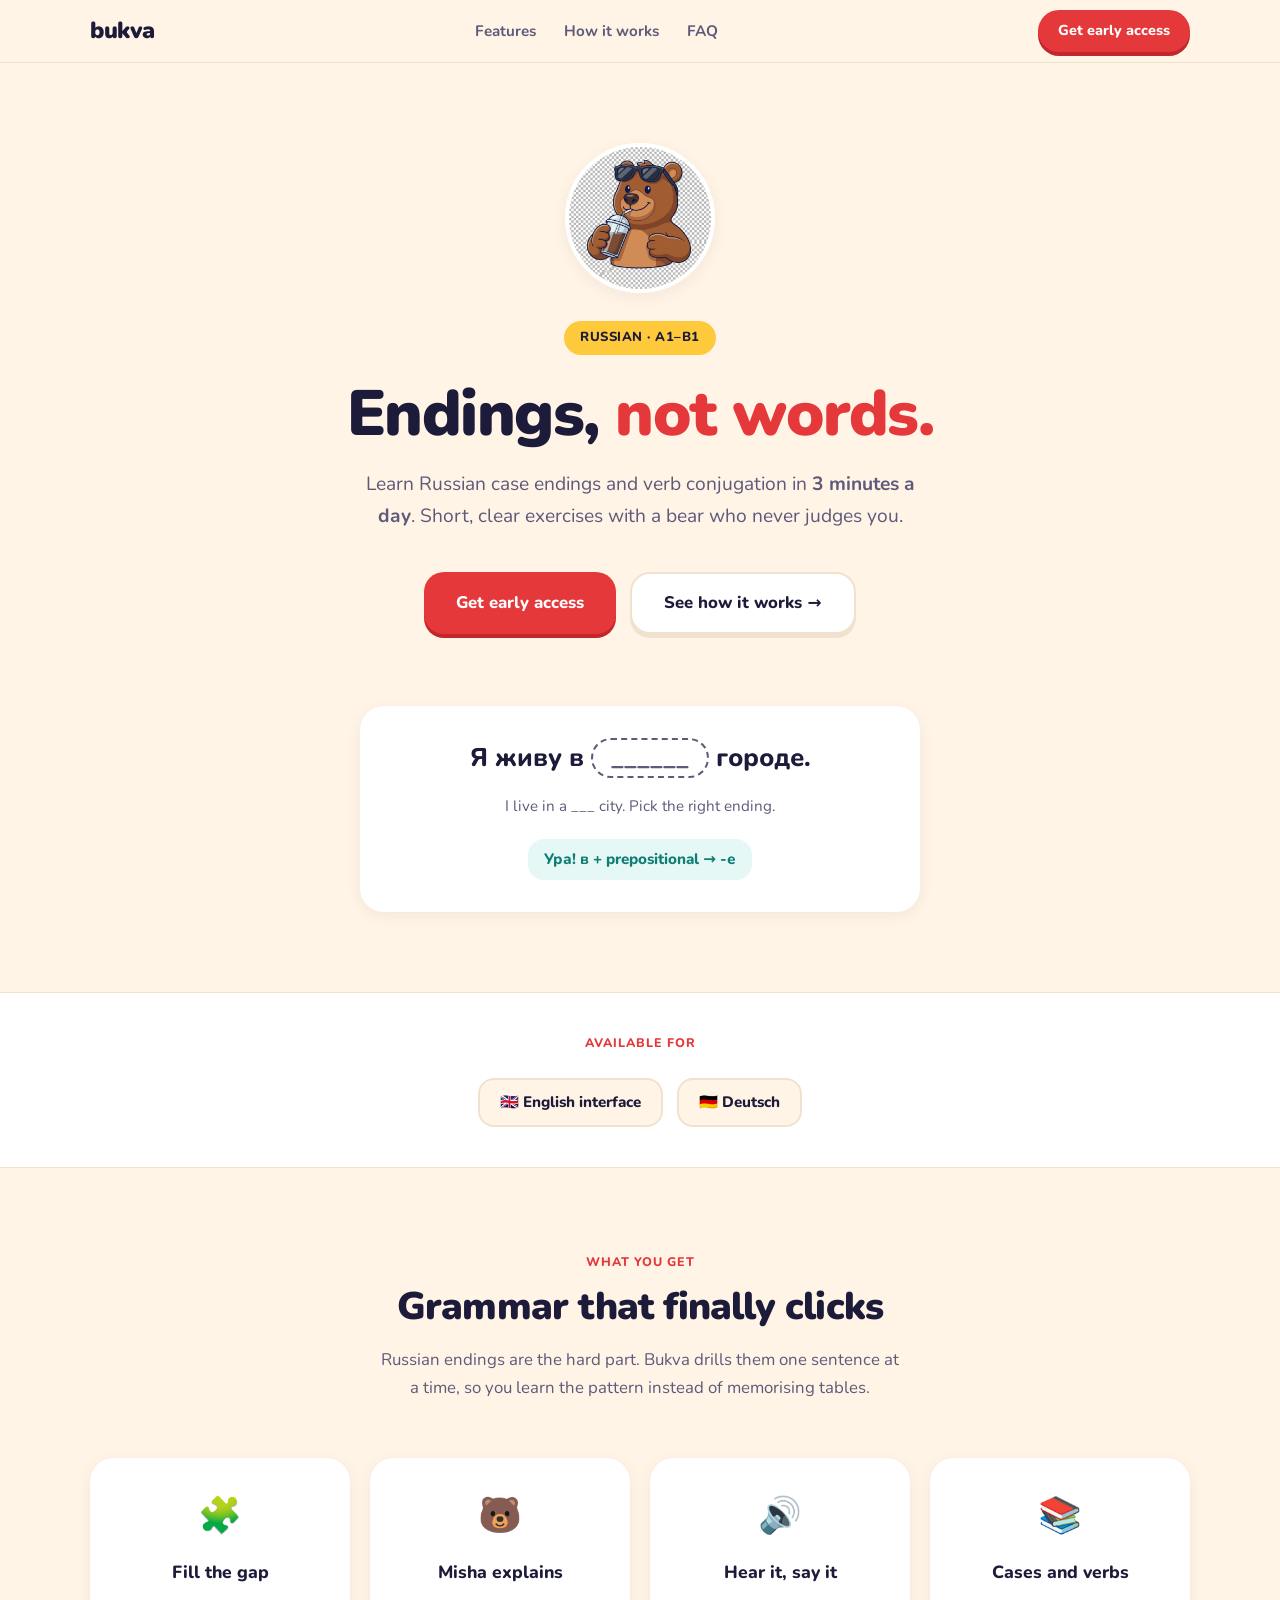
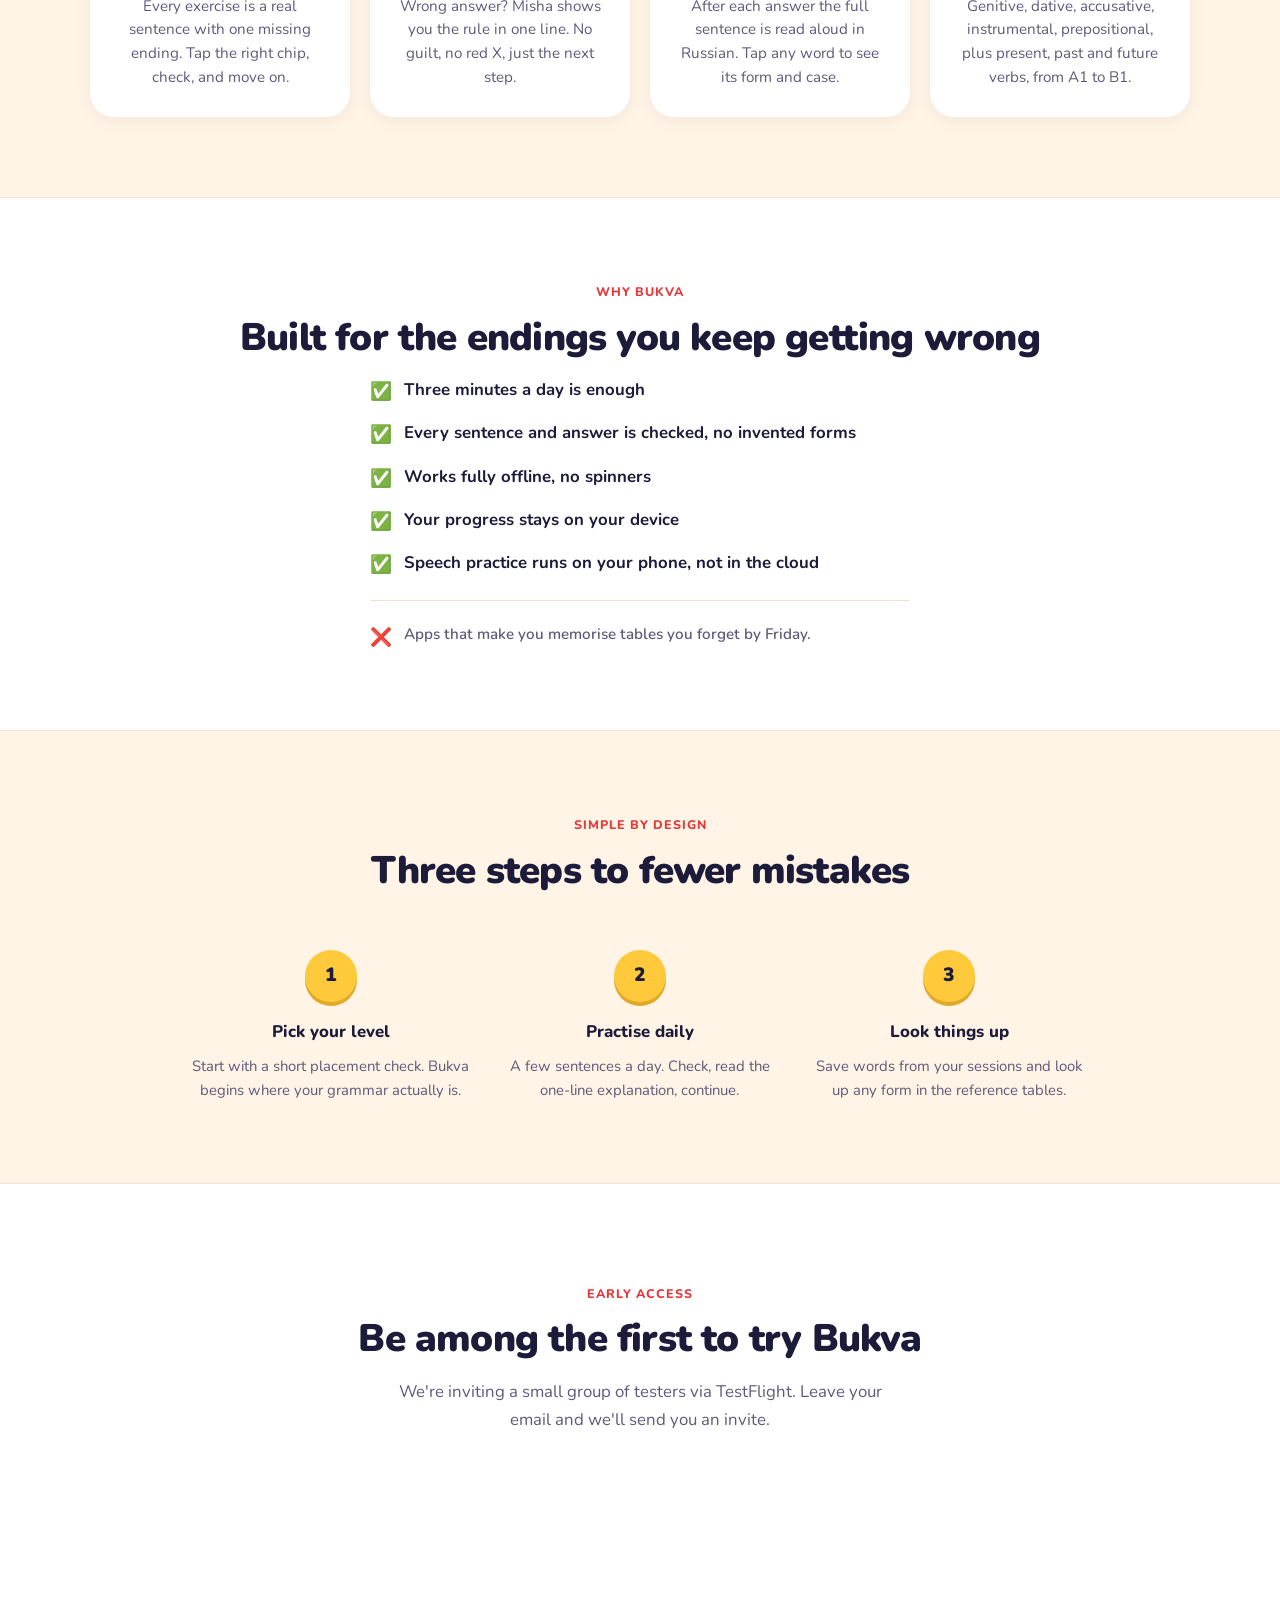
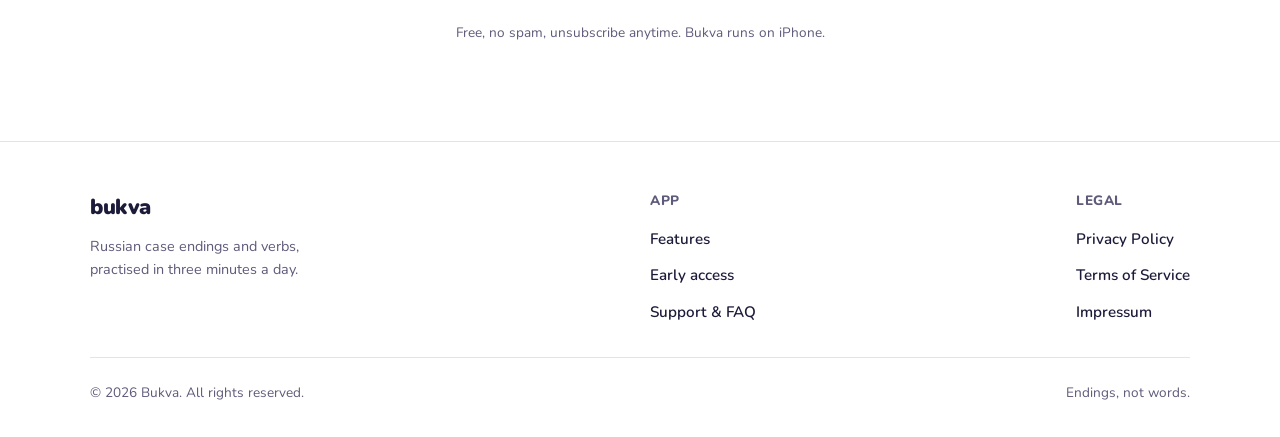
==== index.html @ 1163641a "Initial Bukva landing page" ====
<!DOCTYPE html>
<html lang="en">
<head>
  <meta charset="UTF-8" />
  <meta name="viewport" content="width=device-width, initial-scale=1.0" />
  <title>Bukva – Endings, not words.</title>
  <meta name="description" content="Bukva teaches you Russian case endings and verb conjugation in 3 minutes a day. Practice A1–B1 with Misha, the cool bear who never judges." />
  <meta property="og:title" content="Bukva – Endings, not words." />
  <meta property="og:description" content="Bukva teaches you Russian case endings and verb conjugation in 3 minutes a day. Practice A1–B1 with Misha, the cool bear who never judges." />
  <meta property="og:type" content="website" />
  <link rel="preconnect" href="https://fonts.googleapis.com" />
  <link rel="preconnect" href="https://fonts.gstatic.com" crossorigin />
  <link href="https://fonts.googleapis.com/css2?family=Nunito:wght@400;600;700;800;900&display=swap" rel="stylesheet" />
  <link rel="stylesheet" href="assets/style.css" />
</head>
<body>

<!-- ── Navigation ── -->
<nav>
  <div class="nav-inner">
    <a href="index.html" class="nav-logo">bukva</a>
    <ul class="nav-links">
      <li><a href="#features">Features</a></li>
      <li><a href="#how">How it works</a></li>
      <li><a href="support.html">FAQ</a></li>
    </ul>
    <a href="#beta" class="nav-links nav-cta">Get early access</a>
  </div>
</nav>

<!-- ── Hero ── -->
<section class="hero">
  <img class="hero-mascot" src="assets/misha.jpeg" alt="Misha, the cool bear with sunglasses" />
  <span class="hero-badge">Russian · A1–B1</span>
  <h1>Endings, <span class="highlight">not words.</span></h1>
  <p class="hero-sub">Learn Russian case endings and verb conjugation in <strong>3 minutes a day</strong>. Short, clear exercises with a bear who never judges you.</p>
  <div class="hero-actions">
    <a href="#beta" class="btn-primary">Get early access</a>
    <a href="#features" class="btn-ghost">See how it works →</a>
  </div>
</section>

<!-- ── Example ── -->
<section style="text-align:center; padding-top: 0;">
  <div class="example">
    <div class="sentence">Я живу в <span class="gap">______</span> городе.</div>
    <div class="translation">I live in a ___ city. Pick the right ending.</div>
    <span class="feedback">Ура! в + prepositional → -е</span>
  </div>
</section>

<!-- ── Languages ── -->
<section class="languages-section" style="padding: 40px 5%;">
  <p class="section-label" style="display:block;text-align:center;margin-bottom:24px;">Available for</p>
  <div class="lang-row">
    <span class="lang-chip">🇬🇧 English interface</span>
    <span class="lang-chip">🇩🇪 Deutsch</span>
  </div>
</section>

<!-- ── Features ── -->
<section id="features" style="text-align:center;">
  <span class="section-label">What you get</span>
  <h2 class="section-title">Grammar that finally clicks</h2>
  <p class="section-sub" style="margin:0 auto 56px;">Russian endings are the hard part. Bukva drills them one sentence at a time, so you learn the pattern instead of memorising tables.</p>
  <div class="features-grid">
    <div class="feature-card">
      <span class="feature-icon">🧩</span>
      <h3>Fill the gap</h3>
      <p>Every exercise is a real sentence with one missing ending. Tap the right chip, check, and move on.</p>
    </div>
    <div class="feature-card">
      <span class="feature-icon">🐻</span>
      <h3>Misha explains</h3>
      <p>Wrong answer? Misha shows you the rule in one line. No guilt, no red X, just the next step.</p>
    </div>
    <div class="feature-card">
      <span class="feature-icon">🔊</span>
      <h3>Hear it, say it</h3>
      <p>After each answer the full sentence is read aloud in Russian. Tap any word to see its form and case.</p>
    </div>
    <div class="feature-card">
      <span class="feature-icon">📚</span>
      <h3>Cases and verbs</h3>
      <p>Genitive, dative, accusative, instrumental, prepositional, plus present, past and future verbs, from A1 to B1.</p>
    </div>
  </div>
</section>

<!-- ── Benefits ── -->
<section style="text-align:center; background: var(--card); border-top:1px solid var(--border); border-bottom:1px solid var(--border);">
  <span class="section-label">Why Bukva</span>
  <h2 class="section-title">Built for the endings you keep getting wrong</h2>
  <div class="benefits-list">
    <div class="benefit-row"><span class="benefit-icon">✅</span> Three minutes a day is enough</div>
    <div class="benefit-row"><span class="benefit-icon">✅</span> Every sentence and answer is checked, no invented forms</div>
    <div class="benefit-row"><span class="benefit-icon">✅</span> Works fully offline, no spinners</div>
    <div class="benefit-row"><span class="benefit-icon">✅</span> Your progress stays on your device</div>
    <div class="benefit-row"><span class="benefit-icon">✅</span> Speech practice runs on your phone, not in the cloud</div>
    <hr class="benefit-divider" />
    <div class="benefit-row benefit-no"><span class="benefit-icon">❌</span> Apps that make you memorise tables you forget by Friday.</div>
  </div>
</section>

<!-- ── How it works ── -->
<section id="how" style="text-align:center;">
  <span class="section-label">Simple by design</span>
  <h2 class="section-title">Three steps to fewer mistakes</h2>
  <div class="steps" style="margin-top: 56px;">
    <div class="step">
      <div class="step-num">1</div>
      <h3>Pick your level</h3>
      <p>Start with a short placement check. Bukva begins where your grammar actually is.</p>
    </div>
    <div class="step">
      <div class="step-num">2</div>
      <h3>Practise daily</h3>
      <p>A few sentences a day. Check, read the one-line explanation, continue.</p>
    </div>
    <div class="step">
      <div class="step-num">3</div>
      <h3>Look things up</h3>
      <p>Save words from your sessions and look up any form in the reference tables.</p>
    </div>
  </div>
</section>

<!-- ── Early Access Signup ── -->
<section id="beta" style="text-align:center; padding: 96px 5%; background: var(--card); border-top:1px solid var(--border);">
  <span class="section-label">Early access</span>
  <h2 class="section-title">Be among the first to try Bukva</h2>
  <p class="section-sub" style="margin: 0 auto 40px;">We're inviting a small group of testers via TestFlight. Leave your email and we'll send you an invite.</p>

  <div style="max-width: 480px; margin: 0 auto;">
    <!-- TODO: replace YOUR_FORM_ID with the Tally.so form ID for Bukva -->
    <iframe
      data-tally-src="https://tally.so/embed/YOUR_FORM_ID?alignLeft=0&hideTitle=1&transparentBackground=1&dynamicHeight=1"
      loading="lazy"
      width="100%"
      height="120"
      frameborder="0"
      marginheight="0"
      marginwidth="0"
      title="Early access signup"
      style="border-radius: 16px;"
    ></iframe>
    <script>
      var d=document,w="https://tally.so/widgets/embed.js",v=function(){"undefined"!=typeof Tally?Tally.loadEmbeds():d.querySelectorAll("[data-tally-src]:not([src])").forEach((function(e){e.src=e.dataset.tallySrc}))};if("undefined"!=typeof Tally)v();else if(d.querySelector('script[src="'+w+'"]')==null){var s=d.createElement("script");s.src=w,s.onload=v,s.onerror=v,d.body.appendChild(s);}
    </script>
    <noscript>
      <a href="mailto:support@bukva.app?subject=Early access request" class="btn-primary" style="margin-top:16px;">
        Request early access by email
      </a>
    </noscript>
  </div>

  <p style="font-size:0.85rem; color: var(--muted); margin-top: 20px;">
    Free, no spam, unsubscribe anytime. Bukva runs on iPhone.
  </p>
</section>

<!-- ── Footer ── -->
<footer>
  <div class="footer-inner">
    <div class="footer-brand">
      <div class="logo">bukva</div>
      <p>Russian case endings and verbs, practised in three minutes a day.</p>
    </div>
    <div class="footer-col">
      <h4>App</h4>
      <ul>
        <li><a href="#features">Features</a></li>
        <li><a href="#beta">Early access</a></li>
        <li><a href="support.html">Support & FAQ</a></li>
      </ul>
    </div>
    <div class="footer-col">
      <h4>Legal</h4>
      <ul>
        <li><a href="privacy.html">Privacy Policy</a></li>
        <li><a href="terms.html">Terms of Service</a></li>
        <li><a href="impressum.html">Impressum</a></li>
      </ul>
    </div>
  </div>
  <div class="footer-bottom">
    <span>© 2026 Bukva. All rights reserved.</span>
    <span>Endings, not words.</span>
  </div>
</footer>

</body>
</html>
---- assets/style.css ----
/* ── Bukva Web – Shared Styles (Farben aus docs/BRAND.md, Light Mode) ── */

:root {
  --brand:         #E5383B;
  --brand-pressed: #C1272D;
  --bg:            #FFF4E6;
  --card:          #FFFFFF;
  --ink:           #1D1B3A;
  --muted:         #5E5A7A;
  --border:        #F0E2CF;
  --correct:       #2EC4B6;
  --correct-text:  #0F7F75;
  --wrong:         #FF8A3D;
  --reward:        #FFC93C;
  --radius:        24px;
  --shadow:        0 4px 16px rgba(29, 27, 58, 0.06);
  --font:          "Nunito", -apple-system, BlinkMacSystemFont, "SF Pro Rounded", "Segoe UI", system-ui, sans-serif;
}

*, *::before, *::after { box-sizing: border-box; margin: 0; padding: 0; }

html { scroll-behavior: smooth; }

body {
  font-family: var(--font);
  background: var(--bg);
  color: var(--ink);
  line-height: 1.65;
  -webkit-font-smoothing: antialiased;
}

a { color: var(--brand); text-decoration: none; }
a:hover { text-decoration: underline; }

/* ── Nav ── */
nav {
  position: sticky;
  top: 0;
  z-index: 100;
  background: rgba(255, 244, 230, 0.9);
  backdrop-filter: blur(16px);
  -webkit-backdrop-filter: blur(16px);
  border-bottom: 1px solid var(--border);
  padding: 0 5%;
}
.nav-inner {
  max-width: 1100px;
  margin: 0 auto;
  display: flex;
  align-items: center;
  justify-content: space-between;
  height: 62px;
}
.nav-logo {
  font-family: var(--font);
  font-size: 1.45rem;
  font-weight: 900;
  color: var(--ink);
  letter-spacing: -0.5px;
}
.nav-logo:hover { text-decoration: none; }
.nav-links { display: flex; gap: 28px; list-style: none; }
.nav-links a {
  font-size: 0.95rem;
  font-weight: 700;
  color: var(--muted);
  transition: color .2s;
}
.nav-links a:hover { color: var(--brand); text-decoration: none; }
.nav-cta {
  background: var(--brand);
  color: #fff !important;
  padding: 9px 20px;
  border-radius: 999px;
  font-size: 0.9rem;
  font-weight: 800;
  box-shadow: 0 4px 0 var(--brand-pressed);
  transition: transform .15s, box-shadow .15s;
}
.nav-cta:hover { transform: translateY(2px); box-shadow: 0 2px 0 var(--brand-pressed); text-decoration: none !important; }

/* ── Hero ── */
.hero {
  text-align: center;
  padding: 80px 5% 72px;
  position: relative;
  overflow: hidden;
}
.hero-badge {
  display: inline-block;
  background: var(--reward);
  color: var(--ink);
  font-size: 0.82rem;
  font-weight: 800;
  letter-spacing: 0.5px;
  text-transform: uppercase;
  padding: 6px 16px;
  border-radius: 999px;
  margin-bottom: 24px;
}
.hero-mascot {
  width: 150px;
  height: 150px;
  object-fit: cover;
  border-radius: 50%;
  border: 4px solid var(--card);
  box-shadow: var(--shadow);
  margin: 0 auto 28px;
  display: block;
}
.hero h1 {
  font-size: clamp(2.4rem, 6vw, 4rem);
  font-weight: 900;
  line-height: 1.1;
  letter-spacing: -1.5px;
  max-width: 780px;
  margin: 0 auto 20px;
}
.hero h1 .highlight { color: var(--brand); }
.hero-sub {
  font-size: clamp(1rem, 2vw, 1.2rem);
  color: var(--muted);
  max-width: 560px;
  margin: 0 auto 40px;
}
.hero-actions { display: flex; gap: 14px; justify-content: center; flex-wrap: wrap; }

/* 3D-Button: Fläche + 4px dunklere Unterkante, wie in BRAND.md */
.btn-primary {
  display: inline-flex; align-items: center; gap: 8px;
  background: var(--brand);
  color: #fff;
  font-family: var(--font);
  font-size: 1.05rem;
  font-weight: 800;
  padding: 15px 32px;
  border-radius: 20px;
  box-shadow: 0 4px 0 var(--brand-pressed);
  transition: transform .15s, box-shadow .15s;
}
.btn-primary:hover { transform: translateY(2px); box-shadow: 0 2px 0 var(--brand-pressed); text-decoration: none; }
.btn-ghost {
  display: inline-flex; align-items: center; gap: 8px;
  background: var(--card);
  color: var(--ink);
  font-size: 1.05rem;
  font-weight: 800;
  padding: 15px 32px;
  border-radius: 20px;
  border: 2px solid var(--border);
  box-shadow: 0 4px 0 var(--border);
  transition: transform .15s, box-shadow .15s;
}
.btn-ghost:hover { transform: translateY(2px); box-shadow: 0 2px 0 var(--border); text-decoration: none; }

/* ── Section shared ── */
section { padding: 80px 5%; }
.section-label {
  display: inline-block;
  font-size: 0.78rem;
  font-weight: 800;
  letter-spacing: 1px;
  text-transform: uppercase;
  color: var(--brand);
  margin-bottom: 12px;
}
.section-title {
  font-size: clamp(1.7rem, 4vw, 2.4rem);
  font-weight: 900;
  letter-spacing: -0.8px;
  line-height: 1.2;
  margin-bottom: 16px;
}
.section-sub {
  font-size: 1.05rem;
  color: var(--muted);
  max-width: 520px;
  margin-bottom: 56px;
}

/* ── Features ── */
.features-grid {
  max-width: 1100px;
  margin: 0 auto;
  display: grid;
  grid-template-columns: repeat(auto-fit, minmax(240px, 1fr));
  gap: 20px;
}
.feature-card {
  background: var(--card);
  border-radius: var(--radius);
  padding: 28px 24px;
  box-shadow: var(--shadow);
  transition: transform .2s;
}
.feature-card:hover { transform: translateY(-4px); }
.feature-icon { font-size: 2.2rem; margin-bottom: 14px; display: block; }
.feature-card h3 { font-size: 1.1rem; font-weight: 800; margin-bottom: 8px; }
.feature-card p { font-size: 0.95rem; color: var(--muted); line-height: 1.55; }

/* ── Example card (Lückensatz) ── */
.example {
  max-width: 560px;
  margin: 0 auto;
  background: var(--card);
  border-radius: var(--radius);
  padding: 32px 28px;
  box-shadow: var(--shadow);
  text-align: center;
}
.example .sentence { font-size: 1.6rem; font-weight: 800; line-height: 1.4; margin-bottom: 16px; }
.example .gap {
  display: inline-block;
  border: 2px dashed var(--muted);
  border-radius: 999px;
  padding: 0 18px;
  color: var(--muted);
}
.example .answer { display: inline-block; background: var(--reward); border-radius: 8px; padding: 0 6px; }
.example .translation { font-size: 0.95rem; color: var(--muted); margin-bottom: 20px; }
.example .feedback {
  display: inline-block;
  background: #E6F8F6;
  color: var(--correct-text);
  font-weight: 800;
  font-size: 0.95rem;
  padding: 8px 16px;
  border-radius: 16px;
}

/* ── Languages ── */
.languages-section { background: var(--card); border-top: 1px solid var(--border); border-bottom: 1px solid var(--border); text-align: center; }
.lang-row { display: flex; flex-wrap: wrap; justify-content: center; gap: 14px; max-width: 700px; margin: 0 auto; }
.lang-chip {
  display: flex; align-items: center; gap: 8px;
  background: var(--bg);
  border: 2px solid var(--border);
  border-radius: 16px;
  padding: 10px 20px;
  font-size: 0.95rem;
  font-weight: 800;
}

/* ── Benefits ── */
.benefits-list {
  max-width: 540px;
  margin: 0 auto;
  display: flex;
  flex-direction: column;
  gap: 16px;
  text-align: left;
}
.benefit-row {
  display: flex;
  align-items: flex-start;
  gap: 12px;
  font-size: 1.05rem;
  font-weight: 700;
  color: var(--ink);
  line-height: 1.5;
}
.benefit-row .benefit-icon { flex-shrink: 0; font-size: 1.1rem; margin-top: 1px; }
.benefit-divider { border: none; border-top: 1px solid var(--border); margin: 6px 0; }
.benefit-row.benefit-no { font-size: 0.95rem; font-weight: 600; color: var(--muted); }

/* ── How it works ── */
.steps { max-width: 900px; margin: 0 auto; display: grid; grid-template-columns: repeat(auto-fit, minmax(220px, 1fr)); gap: 28px; }
.step { text-align: center; }
.step-num {
  width: 52px; height: 52px;
  background: var(--reward);
  border-radius: 50%;
  display: flex; align-items: center; justify-content: center;
  font-size: 1.2rem; font-weight: 900; color: var(--ink);
  margin: 0 auto 16px;
  box-shadow: 0 4px 0 #E0A92A;
}
.step h3 { font-size: 1.05rem; font-weight: 800; margin-bottom: 8px; }
.step p { font-size: 0.93rem; color: var(--muted); }

/* ── Footer ── */
footer {
  background: var(--card);
  border-top: 1px solid var(--border);
  padding: 48px 5% 32px;
}
.footer-inner {
  max-width: 1100px;
  margin: 0 auto;
  display: flex;
  flex-wrap: wrap;
  justify-content: space-between;
  gap: 32px;
}
.footer-brand { max-width: 240px; }
.footer-brand .logo { font-family: var(--font); font-size: 1.35rem; font-weight: 900; letter-spacing: -0.5px; color: var(--ink); }
.footer-brand p { font-size: 0.9rem; color: var(--muted); margin-top: 10px; line-height: 1.6; }
.footer-col h4 { font-size: 0.85rem; font-weight: 800; text-transform: uppercase; letter-spacing: 0.5px; color: var(--muted); margin-bottom: 14px; }
.footer-col ul { list-style: none; display: flex; flex-direction: column; gap: 10px; }
.footer-col ul li a { font-size: 0.95rem; font-weight: 600; color: var(--ink); transition: color .2s; }
.footer-col ul li a:hover { color: var(--brand); text-decoration: none; }
.footer-bottom {
  max-width: 1100px;
  margin: 32px auto 0;
  padding-top: 24px;
  border-top: 1px solid var(--border);
  display: flex; flex-wrap: wrap; justify-content: space-between; align-items: center;
  gap: 12px;
  font-size: 0.85rem; color: var(--muted);
}

/* ── Inner page ── */
.page-hero { padding: 64px 5% 48px; text-align: center; }
.page-hero h1 { font-size: clamp(1.9rem, 5vw, 3rem); font-weight: 900; letter-spacing: -0.8px; margin-bottom: 14px; }
.page-hero p { font-size: 1.05rem; color: var(--muted); max-width: 520px; margin: 0 auto; }
.content-wrap {
  max-width: 760px;
  margin: 0 auto;
  padding: 0 5% 80px;
}
.content-wrap h2 { font-size: 1.25rem; font-weight: 800; margin: 36px 0 12px; }
.content-wrap p, .content-wrap li { font-size: 0.98rem; color: #3A3756; line-height: 1.75; }
.content-wrap ul, .content-wrap ol { padding-left: 20px; margin: 8px 0 16px; }
.content-wrap ul li, .content-wrap ol li { margin-bottom: 6px; }
.last-updated { font-size: 0.85rem; color: var(--muted); margin-bottom: 32px; }

/* ── FAQ ── */
.faq-list { max-width: 760px; margin: 0 auto; display: flex; flex-direction: column; gap: 14px; }
details.faq-item {
  background: var(--card);
  border-radius: 20px;
  overflow: hidden;
  box-shadow: var(--shadow);
}
details.faq-item summary {
  padding: 20px 24px;
  font-size: 1rem;
  font-weight: 800;
  cursor: pointer;
  list-style: none;
  display: flex;
  justify-content: space-between;
  align-items: center;
  user-select: none;
}
details.faq-item summary::-webkit-details-marker { display: none; }
details.faq-item summary::after {
  content: "+";
  font-size: 1.4rem;
  font-weight: 700;
  color: var(--brand);
  transition: transform .2s;
}
details.faq-item[open] summary::after { transform: rotate(45deg); }
.faq-answer { padding: 0 24px 20px; font-size: 0.95rem; color: var(--muted); line-height: 1.7; }

/* ── Support Contact ── */
.contact-card {
  background: var(--card);
  border-radius: var(--radius);
  padding: 32px;
  text-align: center;
  max-width: 480px;
  margin: 48px auto 0;
  box-shadow: var(--shadow);
}
.contact-card h3 { font-size: 1.15rem; font-weight: 800; margin-bottom: 10px; }
.contact-card p { font-size: 0.95rem; color: var(--muted); margin-bottom: 20px; }

/* ── Responsive ── */
@media (max-width: 640px) {
  .nav-links { display: none; }
  .hero { padding: 56px 5% 48px; }
  .hero-mascot { width: 120px; height: 120px; }
  .footer-inner { flex-direction: column; }
  .footer-bottom { flex-direction: column; text-align: center; }
  .example .sentence { font-size: 1.3rem; }
}
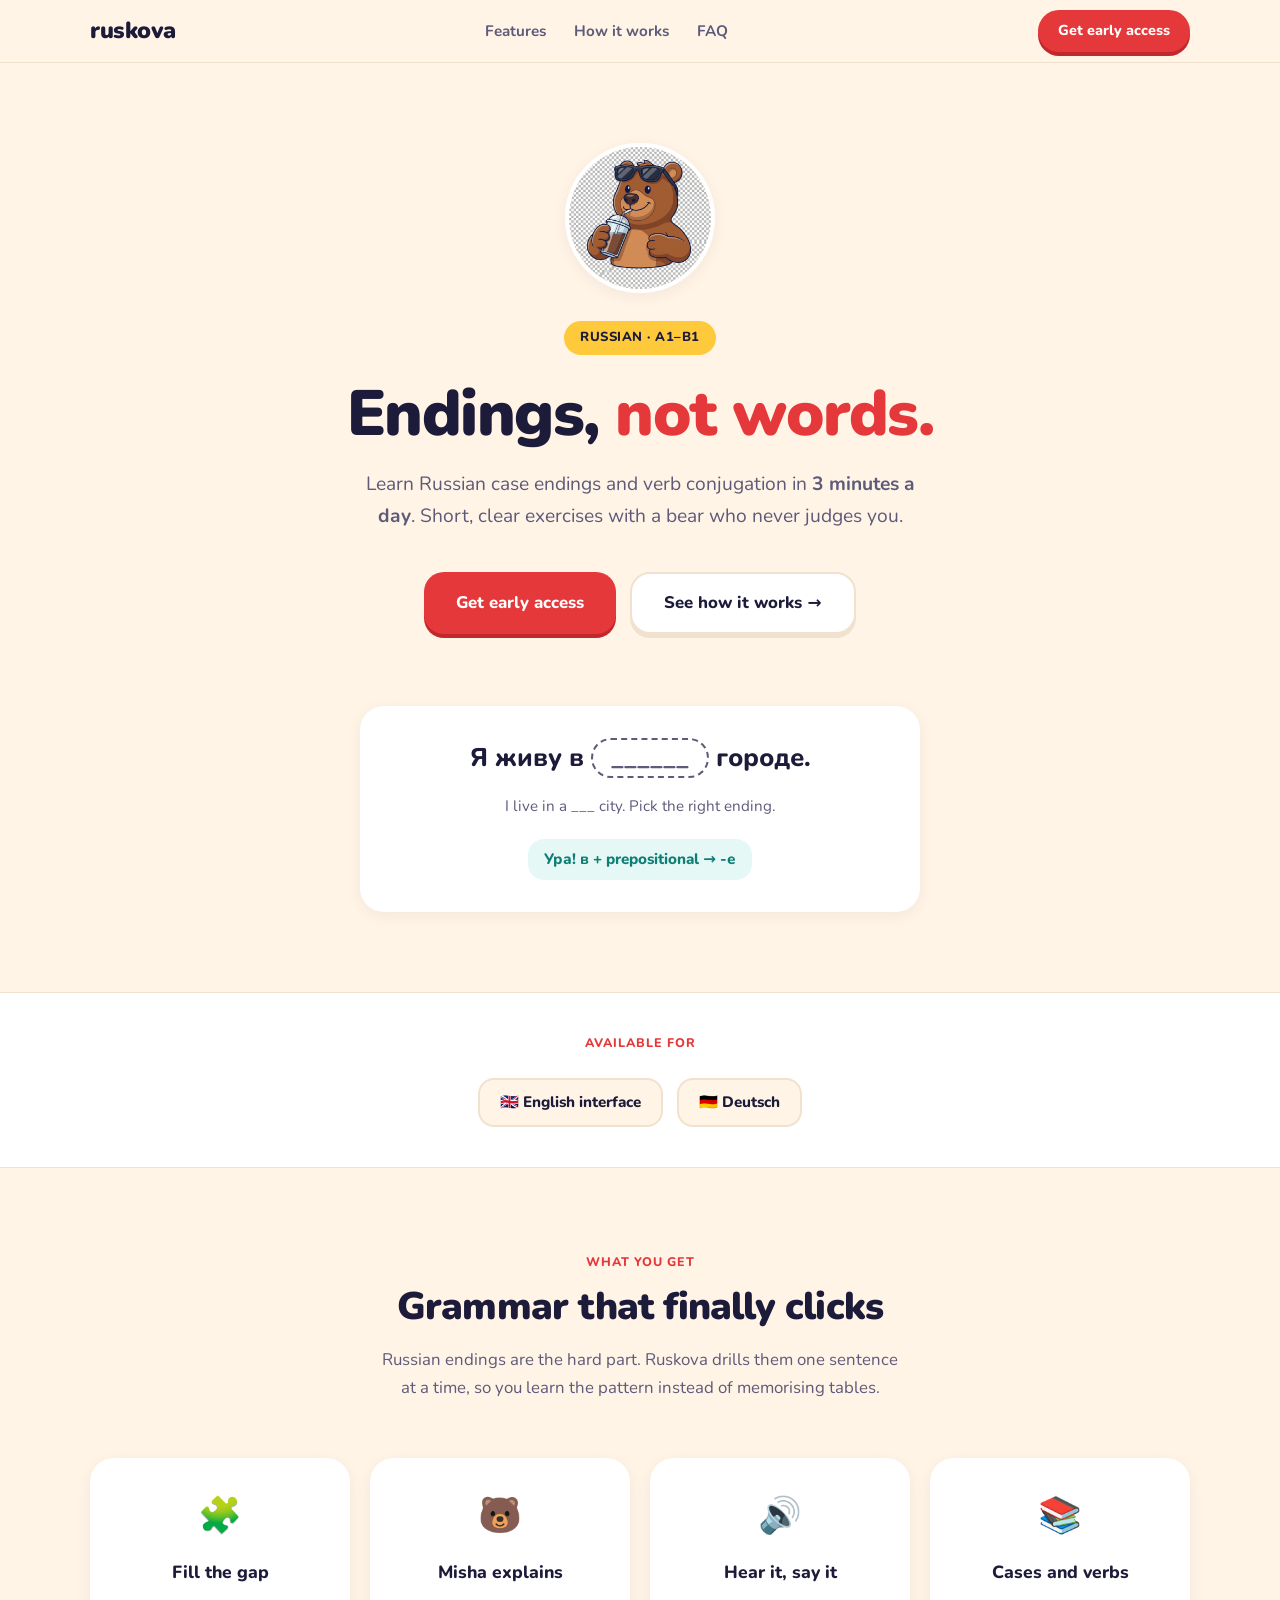
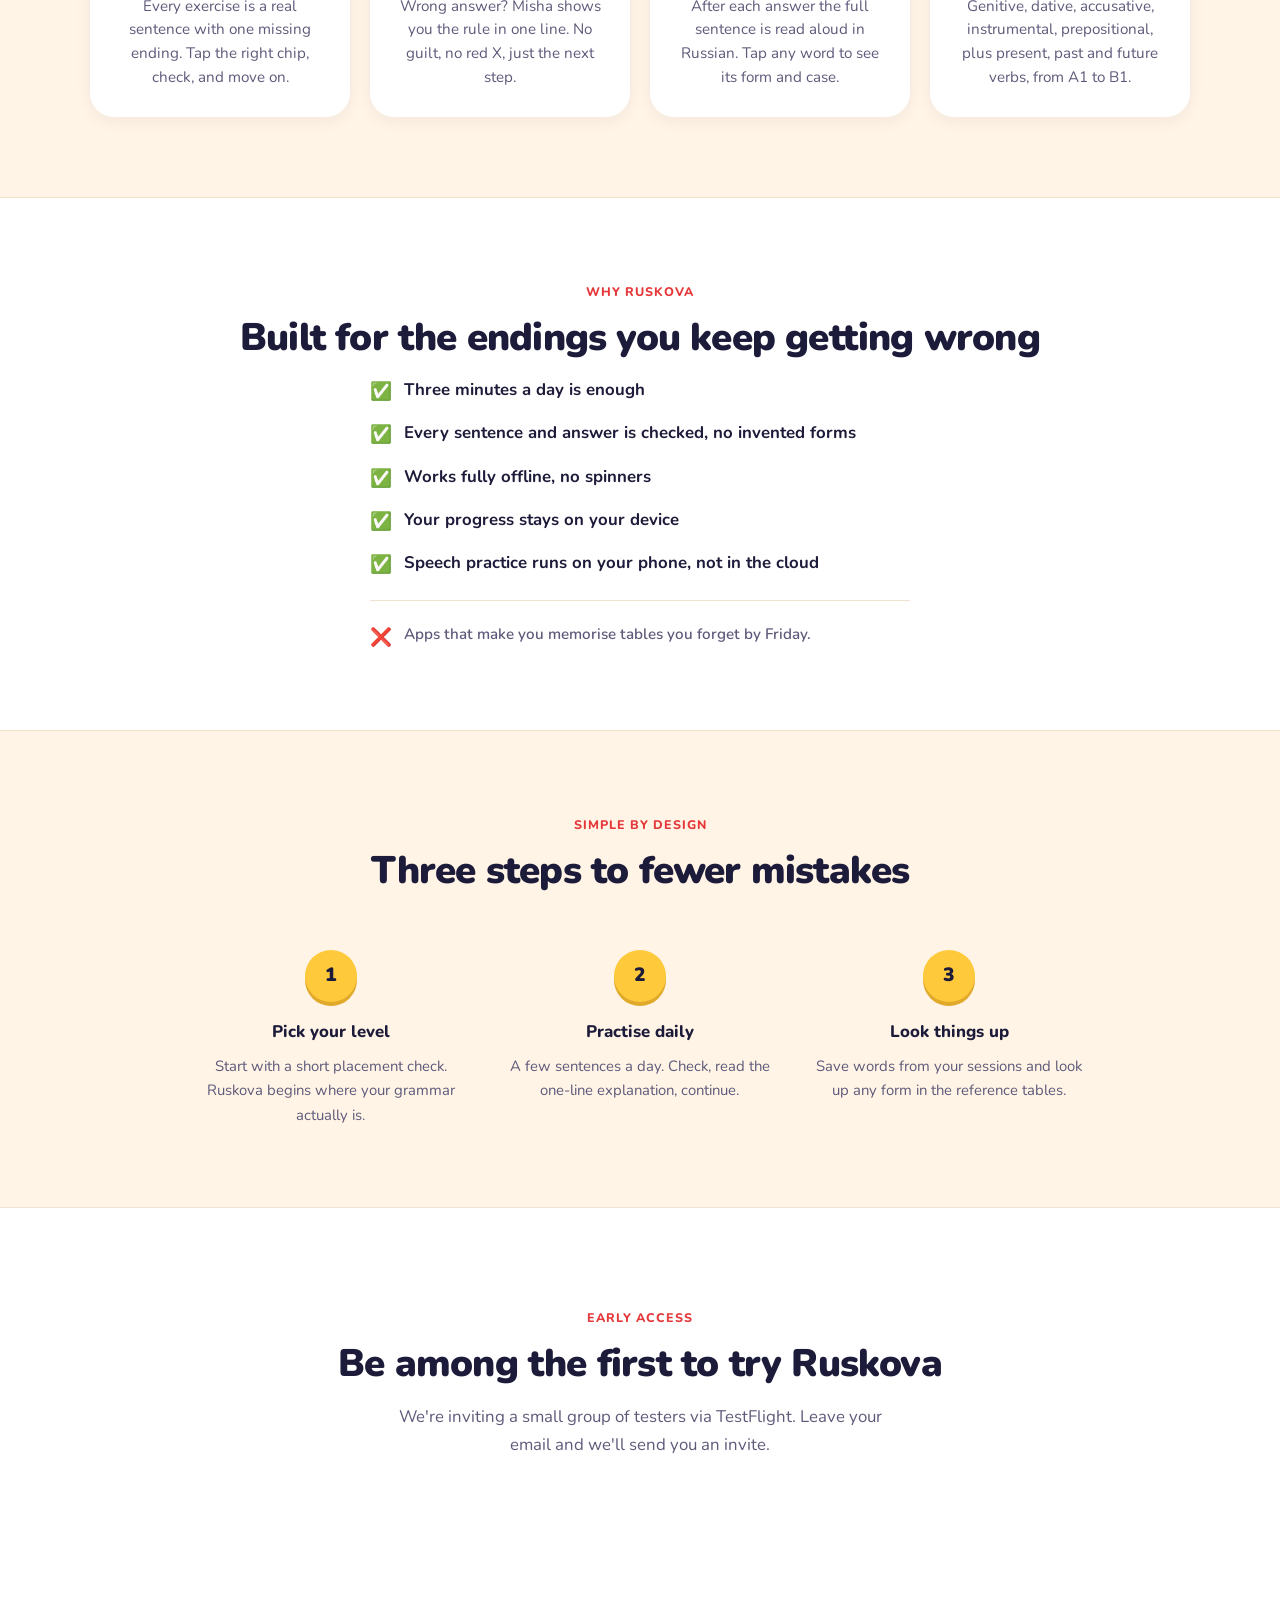
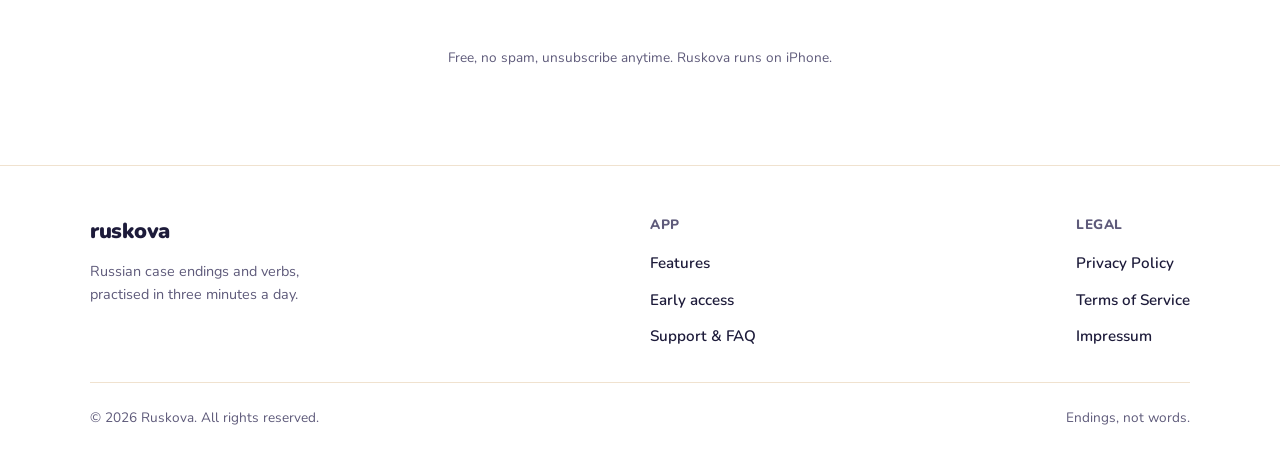
==== commit e738a9bb: "Rename Bukva to Ruskova and move to ruskova.app Co-Authored-By: Claude Haiku 5.5 <noreply@anthropic." ====
--- a/index.html
+++ b/index.html
@@ -3,10 +3,10 @@
 <head>
   <meta charset="UTF-8" />
   <meta name="viewport" content="width=device-width, initial-scale=1.0" />
-  <title>Bukva – Endings, not words.</title>
-  <meta name="description" content="Bukva teaches you Russian case endings and verb conjugation in 3 minutes a day. Practice A1–B1 with Misha, the cool bear who never judges." />
-  <meta property="og:title" content="Bukva – Endings, not words." />
-  <meta property="og:description" content="Bukva teaches you Russian case endings and verb conjugation in 3 minutes a day. Practice A1–B1 with Misha, the cool bear who never judges." />
+  <title>Ruskova – Endings, not words.</title>
+  <meta name="description" content="Ruskova teaches you Russian case endings and verb conjugation in 3 minutes a day. Practice A1–B1 with Misha, the cool bear who never judges." />
+  <meta property="og:title" content="Ruskova – Endings, not words." />
+  <meta property="og:description" content="Ruskova teaches you Russian case endings and verb conjugation in 3 minutes a day. Practice A1–B1 with Misha, the cool bear who never judges." />
   <meta property="og:type" content="website" />
   <link rel="preconnect" href="https://fonts.googleapis.com" />
   <link rel="preconnect" href="https://fonts.gstatic.com" crossorigin />
@@ -18,7 +18,7 @@
 <!-- ── Navigation ── -->
 <nav>
   <div class="nav-inner">
-    <a href="index.html" class="nav-logo">bukva</a>
+    <a href="index.html" class="nav-logo">ruskova</a>
     <ul class="nav-links">
       <li><a href="#features">Features</a></li>
       <li><a href="#how">How it works</a></li>
@@ -62,7 +62,7 @@
 <section id="features" style="text-align:center;">
   <span class="section-label">What you get</span>
   <h2 class="section-title">Grammar that finally clicks</h2>
-  <p class="section-sub" style="margin:0 auto 56px;">Russian endings are the hard part. Bukva drills them one sentence at a time, so you learn the pattern instead of memorising tables.</p>
+  <p class="section-sub" style="margin:0 auto 56px;">Russian endings are the hard part. Ruskova drills them one sentence at a time, so you learn the pattern instead of memorising tables.</p>
   <div class="features-grid">
     <div class="feature-card">
       <span class="feature-icon">🧩</span>
@@ -89,7 +89,7 @@
 
 <!-- ── Benefits ── -->
 <section style="text-align:center; background: var(--card); border-top:1px solid var(--border); border-bottom:1px solid var(--border);">
-  <span class="section-label">Why Bukva</span>
+  <span class="section-label">Why Ruskova</span>
   <h2 class="section-title">Built for the endings you keep getting wrong</h2>
   <div class="benefits-list">
     <div class="benefit-row"><span class="benefit-icon">✅</span> Three minutes a day is enough</div>
@@ -110,7 +110,7 @@
     <div class="step">
       <div class="step-num">1</div>
       <h3>Pick your level</h3>
-      <p>Start with a short placement check. Bukva begins where your grammar actually is.</p>
+      <p>Start with a short placement check. Ruskova begins where your grammar actually is.</p>
     </div>
     <div class="step">
       <div class="step-num">2</div>
@@ -128,11 +128,11 @@
 <!-- ── Early Access Signup ── -->
 <section id="beta" style="text-align:center; padding: 96px 5%; background: var(--card); border-top:1px solid var(--border);">
   <span class="section-label">Early access</span>
-  <h2 class="section-title">Be among the first to try Bukva</h2>
+  <h2 class="section-title">Be among the first to try Ruskova</h2>
   <p class="section-sub" style="margin: 0 auto 40px;">We're inviting a small group of testers via TestFlight. Leave your email and we'll send you an invite.</p>
 
   <div style="max-width: 480px; margin: 0 auto;">
-    <!-- TODO: replace YOUR_FORM_ID with the Tally.so form ID for Bukva -->
+    <!-- TODO: replace YOUR_FORM_ID with the Tally.so form ID for Ruskova -->
     <iframe
       data-tally-src="https://tally.so/embed/YOUR_FORM_ID?alignLeft=0&hideTitle=1&transparentBackground=1&dynamicHeight=1"
       loading="lazy"
@@ -148,14 +148,14 @@
       var d=document,w="https://tally.so/widgets/embed.js",v=function(){"undefined"!=typeof Tally?Tally.loadEmbeds():d.querySelectorAll("[data-tally-src]:not([src])").forEach((function(e){e.src=e.dataset.tallySrc}))};if("undefined"!=typeof Tally)v();else if(d.querySelector('script[src="'+w+'"]')==null){var s=d.createElement("script");s.src=w,s.onload=v,s.onerror=v,d.body.appendChild(s);}
     </script>
     <noscript>
-      <a href="mailto:support@bukva.app?subject=Early access request" class="btn-primary" style="margin-top:16px;">
+      <a href="mailto:support@ruskova.app?subject=Early access request" class="btn-primary" style="margin-top:16px;">
         Request early access by email
       </a>
     </noscript>
   </div>
 
   <p style="font-size:0.85rem; color: var(--muted); margin-top: 20px;">
-    Free, no spam, unsubscribe anytime. Bukva runs on iPhone.
+    Free, no spam, unsubscribe anytime. Ruskova runs on iPhone.
   </p>
 </section>
 
@@ -163,7 +163,7 @@
 <footer>
   <div class="footer-inner">
     <div class="footer-brand">
-      <div class="logo">bukva</div>
+      <div class="logo">ruskova</div>
       <p>Russian case endings and verbs, practised in three minutes a day.</p>
     </div>
     <div class="footer-col">
@@ -184,7 +184,7 @@
     </div>
   </div>
   <div class="footer-bottom">
-    <span>© 2026 Bukva. All rights reserved.</span>
+    <span>© 2026 Ruskova. All rights reserved.</span>
     <span>Endings, not words.</span>
   </div>
 </footer>
--- a/assets/style.css
+++ b/assets/style.css
@@ -1,4 +1,4 @@
-/* ── Bukva Web – Shared Styles (Farben aus docs/BRAND.md, Light Mode) ── */
+/* ── Ruskova Web – Shared Styles (Farben aus docs/BRAND.md, Light Mode) ── */
 
 :root {
   --brand:         #E5383B;
